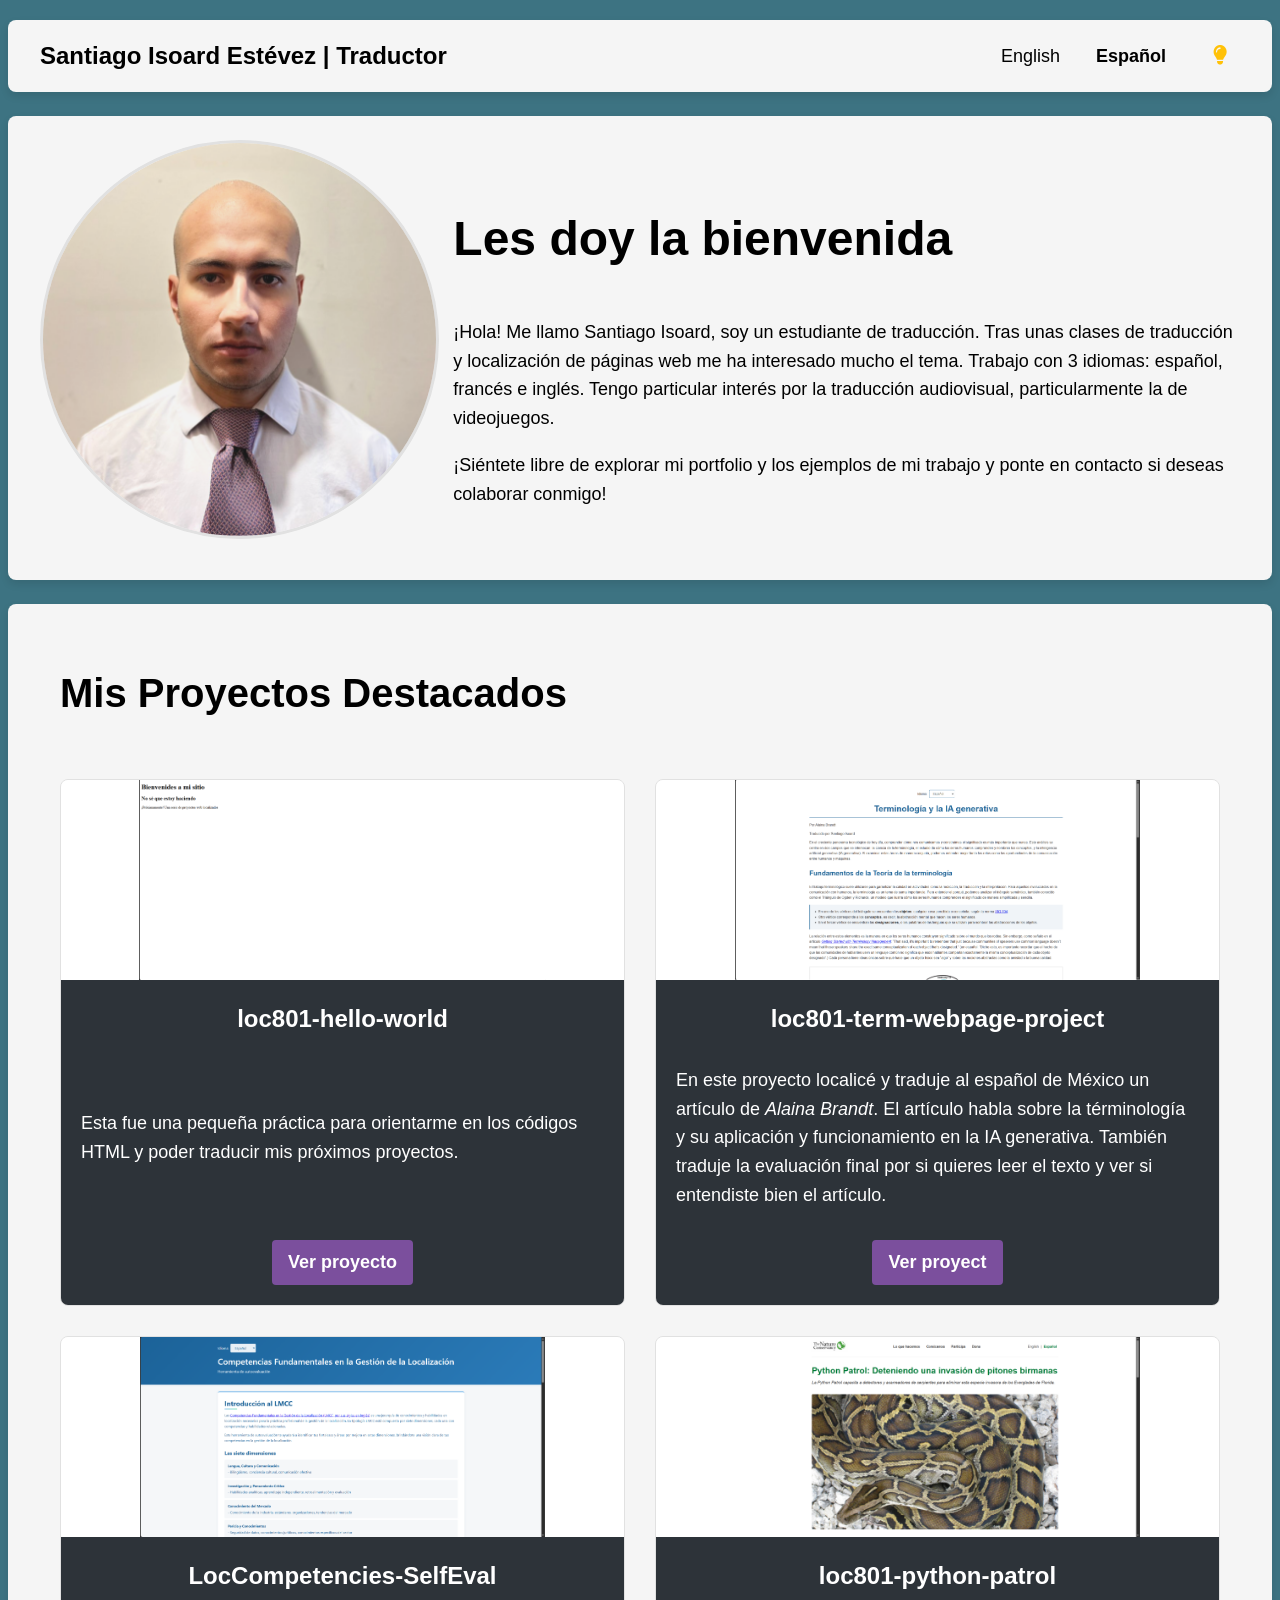
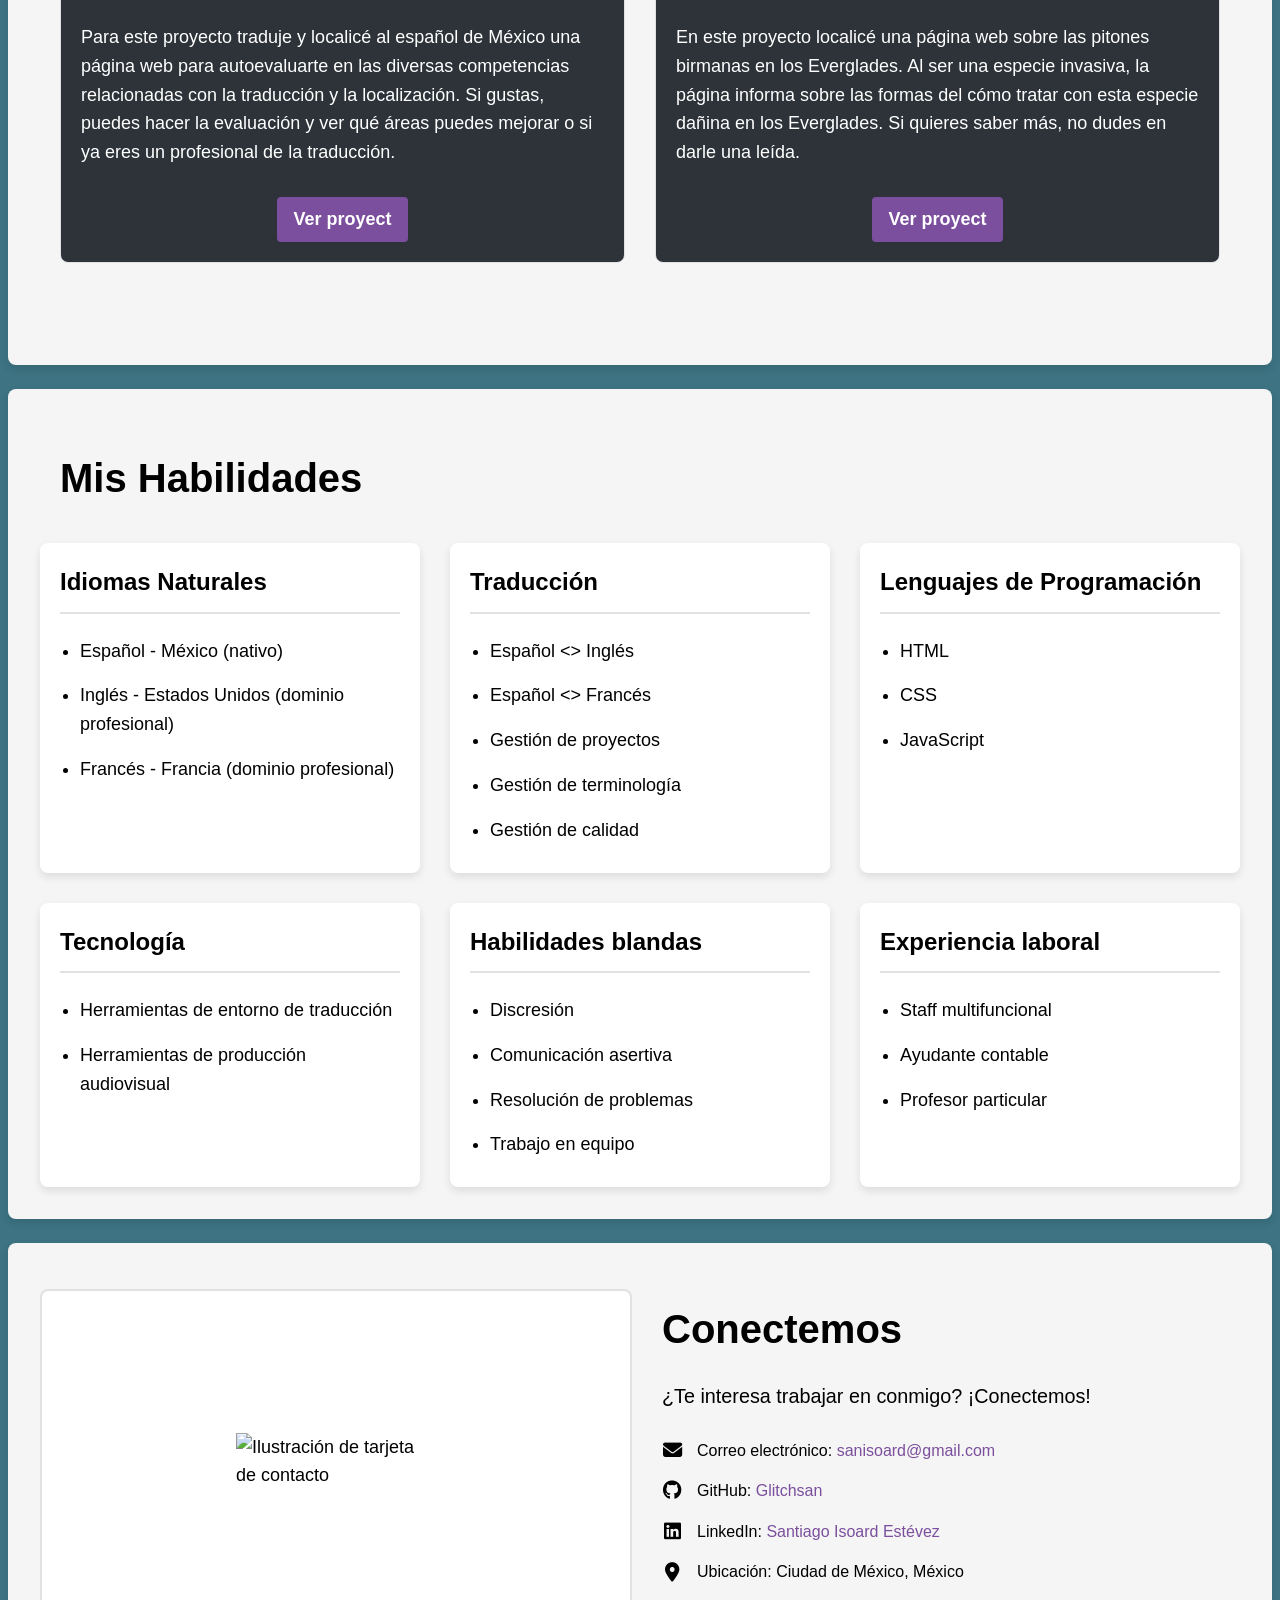
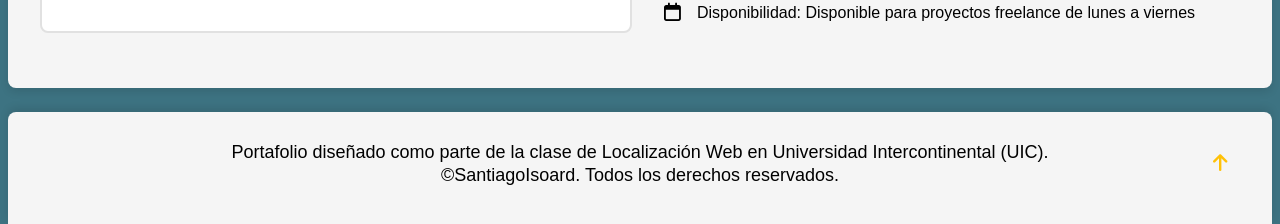
==== inicio.html @ 8f4a7dca "edit1" ====
<!DOCTYPE html>
<html lang="es-MX">
<head>
    <meta charset="UTF-8" />
    <title>Santiago Isoard | Portfolio</title>
    <meta name="description" content="Portfolio profesional de..." />
    <meta name="viewport" content="width=device-width, initial-scale=1.0, maximum-scale=1.0">
    <link rel="stylesheet" href="https://cdnjs.cloudflare.com/ajax/libs/font-awesome/6.5.1/css/all.min.css">
    <link rel="stylesheet" href="styles.css">

    <link rel="alternate" hreflang="en-US" href="index.html" />
    <link rel="alternate" hreflang="es-MX" href="inicio.html" />
</head>
<body>
    <!-- Navigation Header -->
    <nav class="section-container nav-container" id="Menu">
        <!-- Site title (left-aligned) -->
        
        <div class="site-title">Santiago Isoard Estévez | Traductor</div>
        <!-- Navigation elements (right-aligned) -->
        <div class="nav-right">
            <!-- Language Toggle -->
            <div class="language-toggle">
                <a href="index.html" class="language-link">English</a>
                <a href="#" class="language-link active">Español</a>
            </div>
            
            <!-- Theme Toggle (single button) -->
            <div class="theme-toggle">
                <button class="theme-toggle-btn" id="themeToggleBtn" title="Toggle Light/Dark Mode">
                    <i class="fa-solid fa-lightbulb theme-icon" id="themeIcon"></i>
                </button>
            </div>
        </div>
    </nav>

    <!-- Main Body: About Me -->
    <section class="section-container" id="About">
        <div class="about-section">
            <div class="about-image">
                <img src="images/my-portrait.jpg.png" alt="Mi rostro">
            </div>
            <div class="about-content">
                <h1>Les doy la bienvenida</h1>
                <p>¡Hola! Me llamo Santiago Isoard, soy un estudiante de traducción. Tras unas clases de traducción y localización de páginas web me ha interesado mucho el tema. Trabajo con 3 idiomas: español, francés e inglés. Tengo particular interés por la traducción audiovisual, particularmente la de videojuegos.</p>
                <p>¡Siéntete libre de explorar mi portfolio y los ejemplos de mi trabajo y ponte en contacto si deseas colaborar conmigo!</p>
            </div>
        </div>
    </section>

    <!-- Project Showcase -->
    <section class="section-container" id="Projects">
        <h2>Mis Proyectos Destacados</h2>
         
        <div class="project-grid translation-grid">
            <!-- Project 1 -->
            <div class="project-card">
                <img src="images/loc801-hello-world_FOTO.png" alt="Captura de pantalla del mi proyecto de traducción 1" class="project-image">
                <div class="project-content">
                    <h4 class="project-title">loc801-hello-world</h4>
                    <p class="project-description">Esta fue una pequeña práctica para orientarme en los códigos HTML y poder traducir mis próximos proyectos.</p>
                    <a href="https://glitchsan.github.io/loc801-hello-world/" class="button" target="_blank">Ver proyecto</a>
                </div>
            </div>
            
            <!-- Project 2 -->
            <div class="project-card">
                <img src="images/loc801-term-webpage-project_FOTO.png" alt="Captura de pantalla del mi proyecto de traducción 2" class="project-image">
                <div class="project-content">
                    <h4 class="project-title">loc801-term-webpage-project</h4>
                    <p class="project-description">En este proyecto localicé y traduje al español de México un artículo de <i>Alaina Brandt</i>. El artículo habla sobre la términología y su aplicación y funcionamiento en la IA generativa. También traduje la evaluación final por si quieres leer el texto y ver si entendiste bien el artículo.</p>
                    <a href="https://glitchsan.github.io/loc801-term-webpage-project/" class="button" target="_blank">Ver proyect</a>
                </div>
            </div>
            
            <!-- Project 3 -->
            <div class="project-card">
                <img src="images/LocCompetencies-SelfEval_FOTO.png" alt="Captura de pantalla del mi proyecto de traducción 3" class="project-image">
                <div class="project-content">
                    <h4 class="project-title">LocCompetencies-SelfEval</h4>
                    <p class="project-description">Para este proyecto traduje y localicé al español de México una página web para autoevaluarte en las diversas competencias relacionadas con la traducción y la localización. Si gustas, puedes hacer la evaluación y ver qué áreas puedes mejorar o si ya eres un profesional de la traducción.</p>
                    <a href="https://glitchsan.github.io/LocCompetencies-SelfEval/" class="button" target="_blank">Ver proyect</a>
                </div>
            </div>
            
            <!-- Project 4 -->
            <div class="project-card">
                <img src="images/loc801-python-patrol_FOTO.png" alt="Captura de pantalla del mi proyecto de traducción 4" class="project-image">
                <div class="project-content">
                    <h4 class="project-title">loc801-python-patrol</h4>
                    <p class="project-description">En este proyecto localicé una página web sobre las pitones birmanas en los Everglades. Al ser una especie invasiva, la página informa sobre las formas del cómo tratar con esta especie dañina en los Everglades. Si quieres saber más, no dudes en darle una leída.</p>
                    <a href="https://glitchsan.github.io/loc801-python-patrol/" class="button" target="_blank">Ver proyect</a>
                </div>
            </div>
        </div>
    </section>

    <!-- My Skills Section -->
    <section class="section-container" id="Skills">
        <h2>Mis Habilidades</h2>
        
        <div class="skills-container">
            <!-- Idiomas Naturales -->
            <div class="skill-category">
                <h4 class="category-title">Idiomas Naturales</h4>
                <ul class="skill-list">
                    <li class="skill-item">
                        <span class="skill-name">Español - México (nativo)</span>
                    </li>
                    <li class="skill-item">
                        <span class="skill-name">Inglés - Estados Unidos (dominio profesional)</span>
                    </li>
                    <li class="skill-item">
                        <span class="skill-name">Francés - Francia (dominio profesional)</span>
                    </li>
                </ul>
            </div>

            <!-- Traducción -->
            <div class="skill-category">
                <h4 class="category-title">Traducción</h4>
                <ul class="skill-list">
                    <li class="skill-item">Español <> Inglés</li>
                    <li class="skill-item">Español <> Francés</li>
                    <li class="skill-item">Gestión de proyectos</li>
                    <li class="skill-item">Gestión de terminología</li>
                    <li class="skill-item">Gestión de calidad</li>
                </ul>
            </div>
            
            <!-- Lenguajes de Programación -->
            <div class="skill-category">
                <h4 class="category-title">Lenguajes de Programación</h4>
                <ul class="skill-list">
                    <li class="skill-item">HTML</li>
                    <li class="skill-item">CSS</li>
                    <li class="skill-item">JavaScript</li>
                </ul>
            </div>

            <!-- Tecnología -->
            <div class="skill-category">
                <h4 class="category-title">Tecnología</h4>
                <ul class="skill-list">
                    <li class="skill-item">Herramientas de entorno de traducción</li>
                    <li class="skill-item">Herramientas de producción audiovisual</li>
                </ul>
            </div>

            <!-- Categoría de habilidades -->
            <div class="skill-category">
                <h4 class="category-title">Habilidades blandas</h4>
                <ul class="skill-list">
                    <li class="skill-item">Discresión</li>
                    <li class="skill-item">Comunicación asertiva</li>
                    <li class="skill-item">Resolución de problemas</li>
                    <li class="skill-item">Trabajo en equipo</li>
                </ul>
            </div>

            <!-- Category of Skills -->
            <div class="skill-category">
                <h4 class="category-title">Experiencia laboral</h4>
                <ul class="skill-list">
                    <li class="skill-item">Staff multifuncional</li>
                    <li class="skill-item">Ayudante contable</li>
                    <li class="skill-item">Profesor particular</li>
                </ul>
            </div>
        </div>
    </section>

    <!-- Contact Section -->
    <section class="section-container" id="Contact">
        <div class="contact-card">
            <div class="contact-card-image">
                <img src="images/contact-card.svg" alt="Ilustración de tarjeta de contacto">
            </div>
            <div class="contact-card-content">
                <h2>Conectemos</h2>
                <p class="contact-cta">¿Te interesa trabajar en conmigo? ¡Conectemos!</p>
                
                <div class="contact-info">
                    <div class="contact-item">
                        <i class="fa-solid fa-envelope contact-icon"></i>
                        <span>Correo electrónico: <a href="mailto:sanisoard@gmail.com?subject=cosulta%20traducción"><span class="__cf_email__">sanisoard@gmail.com</span></a></span>
                    </div>
                    
                    <div class="contact-item">
                        <i class="fa-brands fa-github contact-icon"></i>
                        <span>GitHub: <a href="https://github.com/Glitchsan" target="_blank">Glitchsan</a></span>
                    </div>
                    
                    <div class="contact-item">
                        <i class="fa-brands fa-linkedin contact-icon"></i>
                        <span>LinkedIn: <a href="www.linkedin.com/in/santiago-isoard-estévez-799436393" target="_blank">Santiago Isoard Estévez</a></span>
                    </div>
                    
                    <div class="contact-item">
                        <i class="fa-solid fa-location-dot contact-icon"></i>
                        <span>Ubicación: Ciudad de México, México</span>
                    </div>
                    
                    <div class="contact-item">
                        <i class="fa-regular fa-calendar contact-icon"></i>
                        <span>Disponibilidad: Disponible para proyectos freelance de lunes a viernes</span>
                    </div>
                </div>
            </div>
        </div>
    </section>

    <footer class="section-container footer-container" id="footer">
        <div class="footer-text">
            <p>Portafolio diseñado como parte de la clase de Localización Web en Universidad Intercontinental (UIC).</p>
            <p>©SantiagoIsoard. Todos los derechos reservados.</p>
        </div>
        <button class="scroll-top-btn" id="scrollTopBtn" title="Volver al inicio">
            <i class="fa-solid fa-arrow-up scroll-top-icon"></i>
        </button>
    </footer>

    <!-- Reference your external JS file -->
    <script src="interactions.js"></script>
</body>
</html>
---- styles.css ----
:root {
  /* Light Mode Colors */
  --background-light: #3D7382;
  --section-bg-light: #F5F5F5;
  --text-light: #000000;
  --link-light: #7B4F9D;
  --button-light: #7B4F9D;
  --button-hover-light: #432b55;
  --button-text-light: #FFFFFF;
  --image-bg-light: #FFFFFF;
  --border-light: #e1e1e1;
  --contact-icon-light: #000000;

  /* Shadow colors */
  --shadow-color-light: rgba(0, 0, 0, 0.1);
  --shadow-color-hover-light: rgba(0, 0, 0, 0.15);

  /* Shadow definitions */
  --shadow-standard-light: 0 4px 8px var(--shadow-color-light);
  --shadow-hover-light: 0 10px 20px var(--shadow-color-hover-light);
  --shadow-top-light: 0 -4px 8px var(--shadow-color-light);

  /* Dark Mode Colors */
  --background-dark: #2D3339;
  --section-bg-dark: #3D7382;
  --text-dark: #FFFFFF;
  --link-dark: #6DABFF;
  --button-dark: #6DABFF;
  --button-hover-dark: #004099;
  --button-text-dark: #FFFFFF;
  --card-bg-dark: #2D3339;
  --image-bg-dark: #f2f2f2;
  --border-dark: #2D3339;
  --underline-dark: #FFFFFF;
  --contact-icon-dark: #FFFFFF;

  /* Shadow colors (dark) */
  --shadow-color-dark: rgba(0, 0, 0, 0.25);
  --shadow-color-hover-dark: rgba(0, 0, 0, 0.35);

  /* Shadow definitions (dark) */
  --shadow-standard-dark: 0 4px 8px var(--shadow-color-dark);
  --shadow-hover-dark: 0 10px 20px var(--shadow-color-hover-dark);
  --shadow-top-dark: 0 -4px 8px var(--shadow-color-dark);

  /* Standardized Spacing */
  --space-xs: 8px;
  --space-sm: 16px;
  --space-md: 24px;
  --space-lg: 32px;
  --space-xl: 40px;
}

/* =====================
   Global / Typography
   ===================== */

/* Force consistent font rendering in Chrome */
html {
  -webkit-font-smoothing: antialiased;
  -webkit-text-size-adjust: 100%;
  text-rendering: optimizeLegibility;
}

body {
  font-family: Arial, sans-serif;
  font-size: clamp(1rem, 2vw, 1.125rem);
  line-height: 1.6;
  margin: 0;
  padding: 0;
  background-color: var(--background-light);
  color: var(--text-light);
  transition: background-color 0.3s ease, color 0.3s ease;
}

body.dark-mode {
  background-color: var(--background-dark);
  color: var(--text-dark);
}

/* Section container */
.section-container {
  max-width: 1200px;
  margin: var(--space-md) auto;
  padding: var(--space-md) var(--space-lg) var(--space-lg) var(--space-lg);
  background-color: var(--section-bg-light);
  border-radius: 8px;
  box-shadow: var(--shadow-standard-light);
  overflow: hidden;
}

body.dark-mode .section-container {
  background-color: var(--section-bg-dark);
  box-shadow: var(--shadow-standard-dark);
}

/* Headings */
h1 {
  font-size: clamp(2rem, 6vw, 3rem);
}

h2 {
  font-size: clamp(1.75rem, 5vw, 2.5rem);
  padding: 0 20px 0;
}

h3 {
  font-size: clamp(1.5rem, 4vw, 2rem);
  padding: 0 20px 0;
}

h4 {
  font-size: clamp(1.25rem, 3vw, 1.5rem);
}

/* Links */
a {
  color: var(--link-light);
  text-decoration: none;
  transition: color 0.2s ease;
}

a:hover {
  text-decoration: underline;
}

body.dark-mode a {
  color: var(--link-dark);
}

/* Buttons */
.button {
  display: block;
  margin: 20px auto 0;
  padding: 8px 16px;
  background-color: var(--button-light);
  color: var(--button-text-light);
  text-decoration: none;
  border-radius: 4px;
  font-weight: bold;
  transition: background-color 0.2s ease;
  width: fit-content;
}

.button:hover {
  background-color: var(--button-hover-light);
  text-decoration: none;
}

body.dark-mode .button {
  color: var(--button-text-dark);
  background-color: var(--button-dark);
}

body.dark-mode .button:hover {
  background-color: var(--button-hover-dark);
}

/* =====================
   Navigation
   ===================== */

.nav-container {
  display: flex;
  justify-content: space-between;
  align-items: center;
  padding: var(--space-sm) var(--space-lg);
  margin-top: 20px;
  background-color: var(--section-bg-light);
  border-radius: 8px;
  width: calc(100% - 2 * var(--space-lg));
}

body.dark-mode .nav-container {
  background-color: var(--section-bg-dark);
}

.site-title {
  font-size: clamp(1.25rem, 3vw, 1.5rem);
  font-weight: bold;
  color: var(--text-light);
  text-decoration: none;
}

body.dark-mode .site-title {
  color: var(--text-dark);
}

.nav-right {
  display: flex;
  align-items: center;
  gap: var(--space-md);
}

/* Language toggle */
.language-toggle {
  display: flex;
  gap: var(--space-sm);
}

.language-link {
  color: var(--text-light);
  text-decoration: none;
  padding: 5px 10px;
  border-radius: 4px;
  transition: all 0.2s ease;
}

.language-link.active {
  font-weight: bold;
  text-decoration: none;
  pointer-events: none;
}

.language-link:not(.active):hover {
  color: var(--link-light);
  text-decoration: underline;
}

body.dark-mode .language-link {
  color: var(--text-dark);
}

body.dark-mode .language-link:not(.active):hover {
  color: var(--link-dark);
}

/* Theme toggle */
.theme-toggle-btn {
  background: transparent;
  border: none;
  cursor: pointer;
  width: 40px;
  height: 40px;
  border-radius: 50%;
  display: flex;
  align-items: center;
  justify-content: center;
  transition: all 0.2s ease;
}

.theme-icon {
  font-size: 1.2rem;
  color: #ffc107;
}

body.dark-mode .theme-icon {
  color: #adb5bd;
}

/* Explicit light/dark buttons (not strictly needed for now) */
.theme-toggle-container {
  display: flex;
  align-items: center;
  gap: 5px;
}

.theme-icon-btn {
  cursor: pointer;
  width: 40px;
  height: 40px;
  border-radius: 50%;
  display: flex;
  align-items: center;
  justify-content: center;
  transition: all 0.2s ease;
}

#lightModeBtn {
  color: #ffc107;
  background-color: transparent;
}

#darkModeBtn {
  color: #6c757d;
  background-color: transparent;
}

#lightModeBtn.active {
  background-color: rgba(255, 193, 7, 0.15);
  color: #ffc107;
}

#darkModeBtn.active {
  background-color: rgba(108, 117, 125, 0.15);
  color: #6c757d;
}

body.dark-mode #lightModeBtn {
  color: #ffc107;
}

body.dark-mode #darkModeBtn {
  color: #adb5bd;
}

body.dark-mode #lightModeBtn.active {
  background-color: rgba(255, 193, 7, 0.15);
  color: #ffc107;
}

body.dark-mode #darkModeBtn.active {
  background-color: rgba(108, 117, 125, 0.15);
  color: #adb5bd;
}

/* =====================
   About Section
   ===================== */

.about-section {
  display: flex;
  gap: 20px;
  align-items: center;
}

.about-image {
  flex: 1;
  max-width: 33%;
}

.about-image img {
  width: 100%;
  aspect-ratio: 1 / 1;
  object-fit: cover;
  border-radius: 50%;
  border: 3px solid var(--border-light);
}

body.dark-mode .about-image img {
  border: 3px solid var(--border-dark);
}

.about-content {
  flex: 2;
}

/* =====================
   Projects
   ===================== */

.category-title {
  margin: 40px 0 20px;
  padding-bottom: 10px;
  border-bottom: 2px solid var(--border-light);
}

body.dark-mode .category-title {
  border-bottom: 2px solid var(--underline-dark);
}

/* Grid layouts */
.project-grid {
  display: grid;
  grid-gap: 30px;
  margin-bottom: 50px;
  padding: 20px;
}

.translation-grid {
  grid-template-columns: repeat(2, 1fr);
}

.dei-grid {
  grid-template-columns: 1fr;
  max-width: 600px;
  margin-left: auto;
  margin-right: auto;
}

.dei-grid.project-grid {
  margin-bottom: 0;
}

/* Project cards */
.project-card {
  border: 1px solid var(--border-light);
  border-radius: 8px;
  overflow: hidden;
  transition: transform 0.3s ease, box-shadow 0.3s ease;
  display: flex;
  flex-direction: column;
  height: auto;
}

.project-card:hover {
  transform: translateY(-5px);
  box-shadow: var(--shadow-hover-light);
}

body.dark-mode .project-card {
  background: var(--card-bg-dark);
  border: 1px solid var(--border-dark);
}

body.dark-mode .project-card:hover {
  box-shadow: var(--shadow-hover-dark);
}

.project-image {
  width: 100%;
  height: auto;
  max-height: 200px;
  object-fit: contain;
  background: var(--image-bg-light);
}

body.dark-mode .project-image {
  background: var(--image-bg-dark);
}

.project-content {
  display: flex;
  flex-direction: column;
  padding: 20px;
  background: var(--background-dark);
  color: var(--text-dark);
  justify-content: space-between;
  flex: 1;
  position: relative;
}

.project-title {
  margin-top: 0;
  margin-bottom: 10px;
  text-align: center;
}

.project-description {
  margin-bottom: 10px;
}

/* =====================
   Skills
   ===================== */

.skills-container {
  display: grid;
  grid-template-columns: repeat(auto-fill, minmax(280px, 1fr));
  gap: 30px;
  margin-top: 20px;
}

.skill-category {
  background: white;
  border-radius: 8px;
  box-shadow: var(--shadow-standard-light);
  padding: 20px;
  transition: transform 0.3s ease, box-shadow 0.3s ease;
}

.skill-category:hover {
  transform: translateY(-5px);
  box-shadow: var(--shadow-hover-light);
}

.skill-category .category-title {
  margin-top: 0;
  margin-bottom: 15px;
  padding-bottom: 10px;
  border-bottom: 2px solid var(--border-light);
  color: var(--text-light);
}

body.dark-mode .skill-category {
  background: var(--card-bg-dark);
  box-shadow: var(--shadow-standard-dark);
}

body.dark-mode .skill-category:hover {
  box-shadow: var(--shadow-hover-dark);
}

body.dark-mode .skill-category .category-title {
  color: var(--text-dark);
  border-bottom-color: var(--border-dark);
}

.skill-list {
  list-style-type: disc;
  padding-left: 20px;
  margin: 0;
}

.skill-item {
  padding: 8px 0;
  position: relative;
  display: list-item;
}

.skill-item-with-level {
  display: flex;
  flex-wrap: wrap;
  gap: 5px;
}

body.dark-mode .skill-item:not(:last-child) {
  border-bottom-color: var(--border-dark);
}

body.dark-mode .skill-level {
  color: #aaa;
}

/* =====================
   Contact
   ===================== */

.contact-card {
  display: flex;
  place-items: center;
  background-color: var(--section-bg-light);
}

body.dark-mode .contact-card {
  background-color: var(--section-bg-dark);
}

/* Image area */
.contact-card-image {
  flex: 1;
  max-width: 50%;
  padding: 20px;
  display: flex;
  justify-content: center;
  align-items: center;
  background-color: var(--image-bg-light);
  border-radius: 8px;
  border: 2px solid var(--border-light);
  min-height: 300px;
}

body.dark-mode .contact-card-image {
  background-color: var(--image-bg-dark);
}

.contact-card-image img {
  width: 100%;
  max-width: 200px;
  height: auto;
}

/* Content area */
.contact-card-content {
  flex: 1;
  padding: 30px;
}

.contact-card-content h2 {
  margin-top: 0;
  margin-bottom: 10px;
  color: var(--text-light);
  padding: 0;
}

body.dark-mode .contact-card-content h2 {
  color: var(--text-dark);
}

.contact-cta {
  margin-bottom: 25px;
  font-size: 1.1em;
  color: var(--text-light);
}

body.dark-mode .contact-cta {
  color: var(--text-dark);
}

/* Contact info */
.contact-info {
  display: flex;
  flex-direction: column;
  gap: 15px;
}

.contact-item {
  display: flex;
  align-items: center;
  gap: 15px;
  font-size: 1rem;
}

.contact-icon {
  width: 20px;
  color: var(--contact-icon-light);
  font-size: 1.2rem;
  text-align: center;
}

body.dark-mode .contact-icon {
  color: var(--contact-icon-dark);
}

/* =====================
   Footer
   ===================== */

.footer-container {
  display: flex;
  max-width: 1200px;
  margin: 5px auto 0 auto;
  background-color: var(--section-bg-light);
  border-radius: 8px 8px 0 0;
  box-shadow: var(--shadow-top-light);
  overflow: hidden;
  justify-content: center;
  bottom: 0;
  align-items: center;
  position: relative;
}

body.dark-mode .footer-container {
  background-color: var(--section-bg-dark);
  box-shadow: var(--shadow-top-dark);
}

.footer-container div {
  width: 100%;
  text-align: center;
  padding: 5px;
}

.footer-container p {
  margin: 0;
  line-height: 1.3;
}

.footer-text {
  text-align: center;
}

/* Scroll to Top Button */
.scroll-top-btn {
  position: absolute;
  right: var(--space-lg);
  width: 40px;
  height: 40px;
  border-radius: 50%;
  border: none;
  background: transparent;
  cursor: pointer;
  display: flex;
  align-items: center;
  justify-content: center;
  transition: all 0.2s ease;
}

.scroll-top-btn:hover {
  background-color: rgba(255, 193, 7, 0.15);
}

.scroll-top-icon {
  font-size: 1.2rem;
  color: #ffc107;
}

body.dark-mode .scroll-top-btn:hover {
  background-color: rgba(173, 181, 189, 0.15);
}

body.dark-mode .scroll-top-icon {
  color: #adb5bd;
}

/* =========================================================
   TABLET LAYOUT – 601px to 1024px
   ========================================================= */

@media (min-width: 601px) and (max-width: 1024px) {

  /* --- Global spacing: equal left & right inset --- */
  body {
    padding: 0 var(--space-md);     /* same padding on both sides */
    box-sizing: border-box;
  }

  .section-container,
  .nav-container,
  .footer-container {
    width: auto;                    /* fill available space minus body padding */
    max-width: none;                /* avoid 1200px constraint on tablets */
    margin-left: 0;
    margin-right: 0;
    box-sizing: border-box;
  }

  /* Slightly tighter vertical spacing */
  .section-container {
    margin-top: var(--space-sm);
    margin-bottom: var(--space-sm);
    padding: var(--space-md);
  }

  /* --- Navigation --- */
  .nav-container {
    padding: var(--space-sm) var(--space-md);
  }

  .site-title {
    white-space: normal;
  }

  /* --- About section: side‑by‑side, balanced --- */
  .about-section {
    gap: 24px;
  }

  .about-image {
    max-width: 30%;
  }

  .about-content {
    width: 70%;
  }

  /* --- Projects: 2 columns on tablets --- */
  .translation-grid {
    grid-template-columns: repeat(2, minmax(0, 1fr));
  }

  .project-grid {
    padding: var(--space-md);
    grid-gap: 24px;
  }

  .project-content {
    padding: 18px;
  }

  /* --- Skills: 3 columns so cards stay readable --- */
  .skills-container {
    grid-template-columns: repeat(3, minmax(0, 1fr));
    gap: 24px;
  }

  .skill-category {
    padding: 18px;
  }

  /* --- Contact section: two columns with inset image --- */
  .contact-card {
    flex-direction: row;
    align-items: stretch;
  }

  .contact-card-image {
    max-width: 45%;
    padding: 20px;
    min-height: 260px;
    box-sizing: border-box;
  }

  .contact-card-content {
    padding: 24px;
  }

  /* --- Footer: centered, not flush to edges --- */
  .footer-container {
    padding: 10px var(--space-md);
    justify-content: center;
  }

  .scroll-top-btn {
    right: var(--space-md);
  }
}

/* =========================================================
   MOBILE LAYOUT – PHONES ONLY (<= 600px)
   ========================================================= */

@media (max-width: 600px) {

  /* --- Global spacing --- */
  body {
    padding: 0 var(--space-sm);  
    box-sizing: border-box;
  }

  .section-container,
  .nav-container,
  .footer-container {
    width: auto;
    max-width: none;
    margin-left: 0;
    margin-right: 0;
    box-sizing: border-box;
  }

  /* Slightly smaller base text & headings */
  body {
    font-size: 0.95rem;
  }

  h1 {
    font-size: 1.8rem;
  }

  h2 {
    font-size: 1.5rem;
    padding: 0;
  }

  /* --- Navigation: stack cleanly --- */
  .nav-container {
    flex-direction: column;
    align-items: flex-start;
    padding: var(--space-sm);
    gap: var(--space-sm);
  }

  .site-title {
    width: 100%;
    text-align: center;
    margin-bottom: var(--space-xs);
    white-space: normal;
  }

  .nav-right {
    width: 100%;
    justify-content: space-between;
  }

  /* --- About section: image above text --- */
  .about-section {
    flex-direction: column;
    align-items: center;
  }

  .about-image {
    max-width: 220px;
  }

  .about-content {
    width: 100%;
  }

  /* --- Projects: single-column cards, less padding --- */
  .translation-grid {
    grid-template-columns: 1fr;
  }

  .project-grid {
    padding: var(--space-sm);
    grid-gap: 20px;
  }

  .project-content {
    padding: 16px;
  }

  .project-description {
    font-size: 0.95rem;
  }

  /* --- Skills: single column --- */
  .skills-container {
    grid-template-columns: 1fr;
    gap: 20px;
  }

  .skill-category {
    padding: 15px;
  }

  /* --- Contact section: stacked, centered, with inner padding --- */
  .contact-card {
    flex-direction: column;
    align-items: stretch;
  }

  .contact-card-image {
    max-width: 100%;
    width: 100%;
    min-height: 0;
    padding: 20px;             
    border-radius: 8px 8px 0 0;
    box-sizing: border-box;
  }

  .contact-card-image img {
    max-width: 180px;
    width: 100%;
    height: auto;
  }

  .contact-card-content {
    padding: 16px 20px 20px; 
  }

  .contact-card-content h2 {
    font-size: 1.4rem;
  }

  .contact-item {
    display: flex;
    flex-direction: row;
    align-items: flex-start;
    gap: 10px;
  }

  .contact-icon {
    margin-top: 3px; 
  }

  /* --- Footer: center text, button under it --- */
  .footer-container {
    flex-wrap: wrap;
    padding: 8px var(--space-sm);
    justify-content: center;
  }

  .footer-text {
    width: 100%;
    text-align: center;
  }

  .scroll-top-btn {
    position: static;
    margin-top: 8px;
    align-self: center;
  }
}
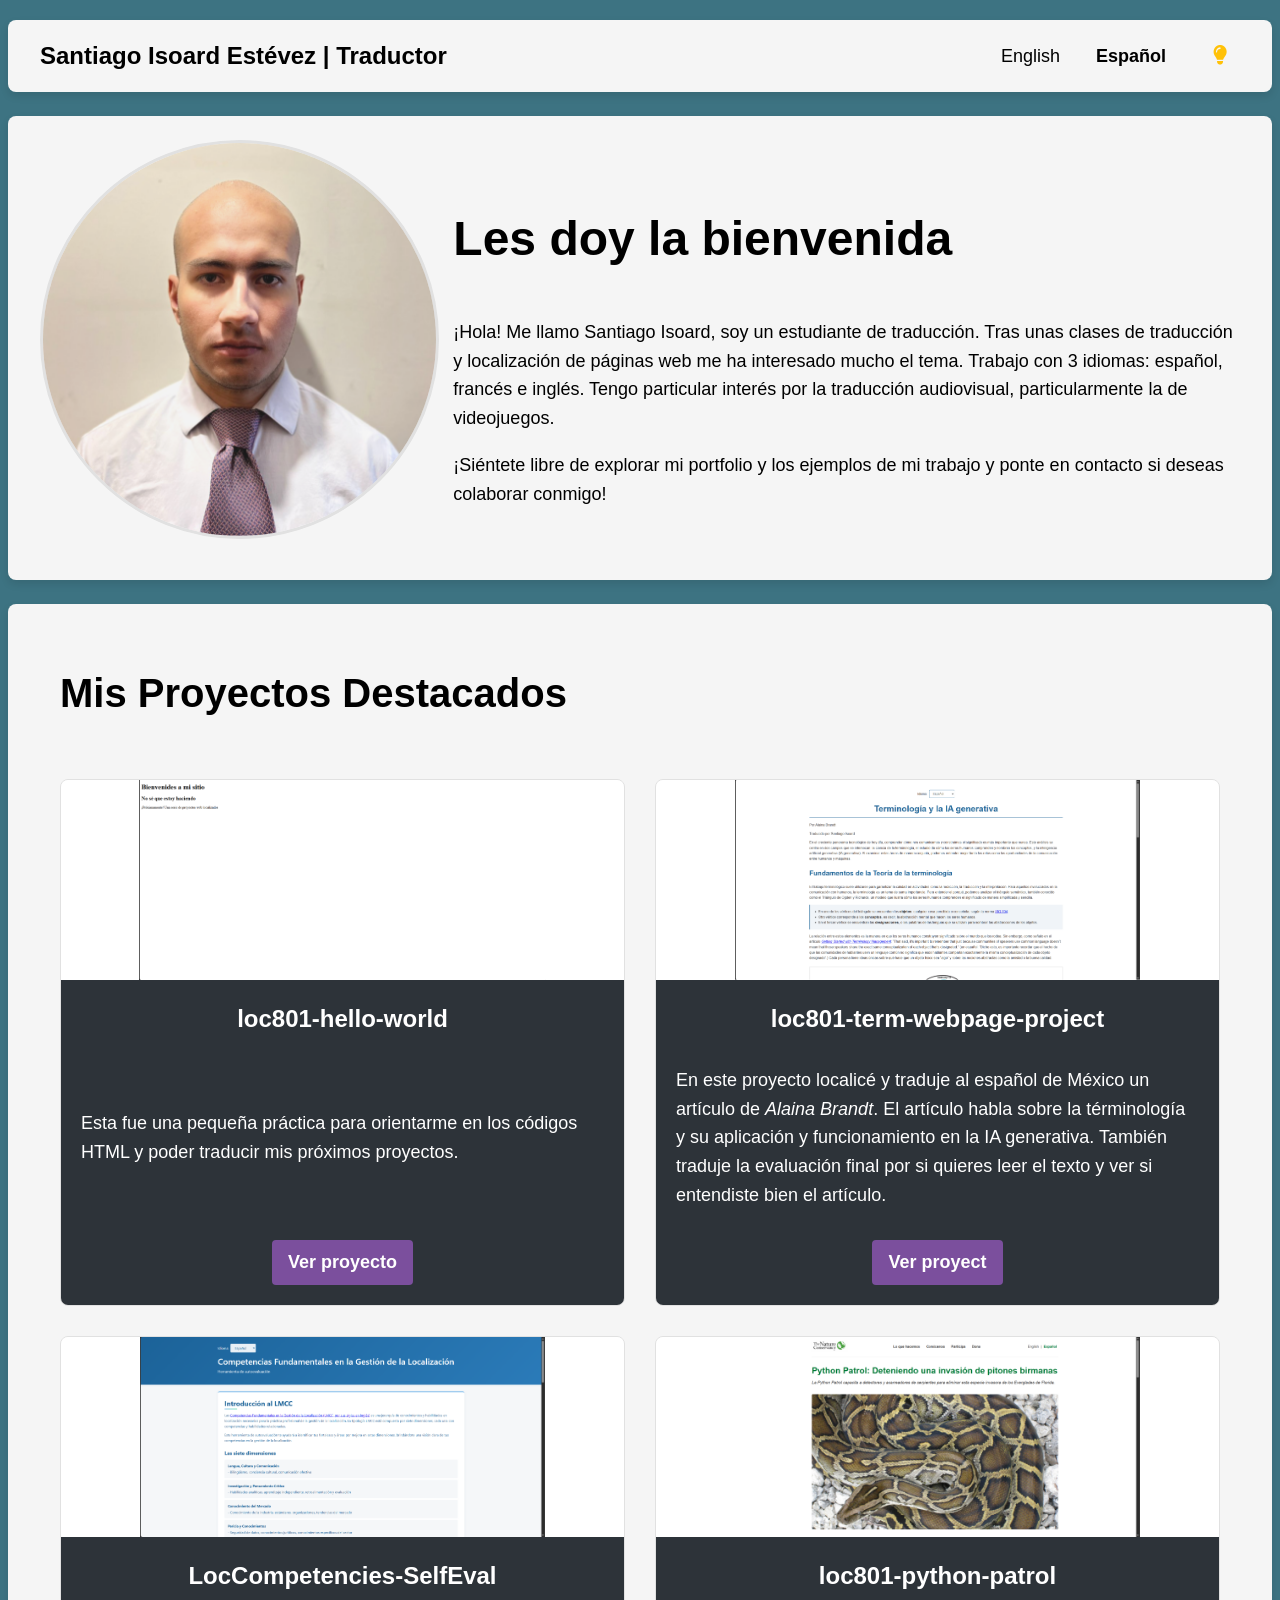
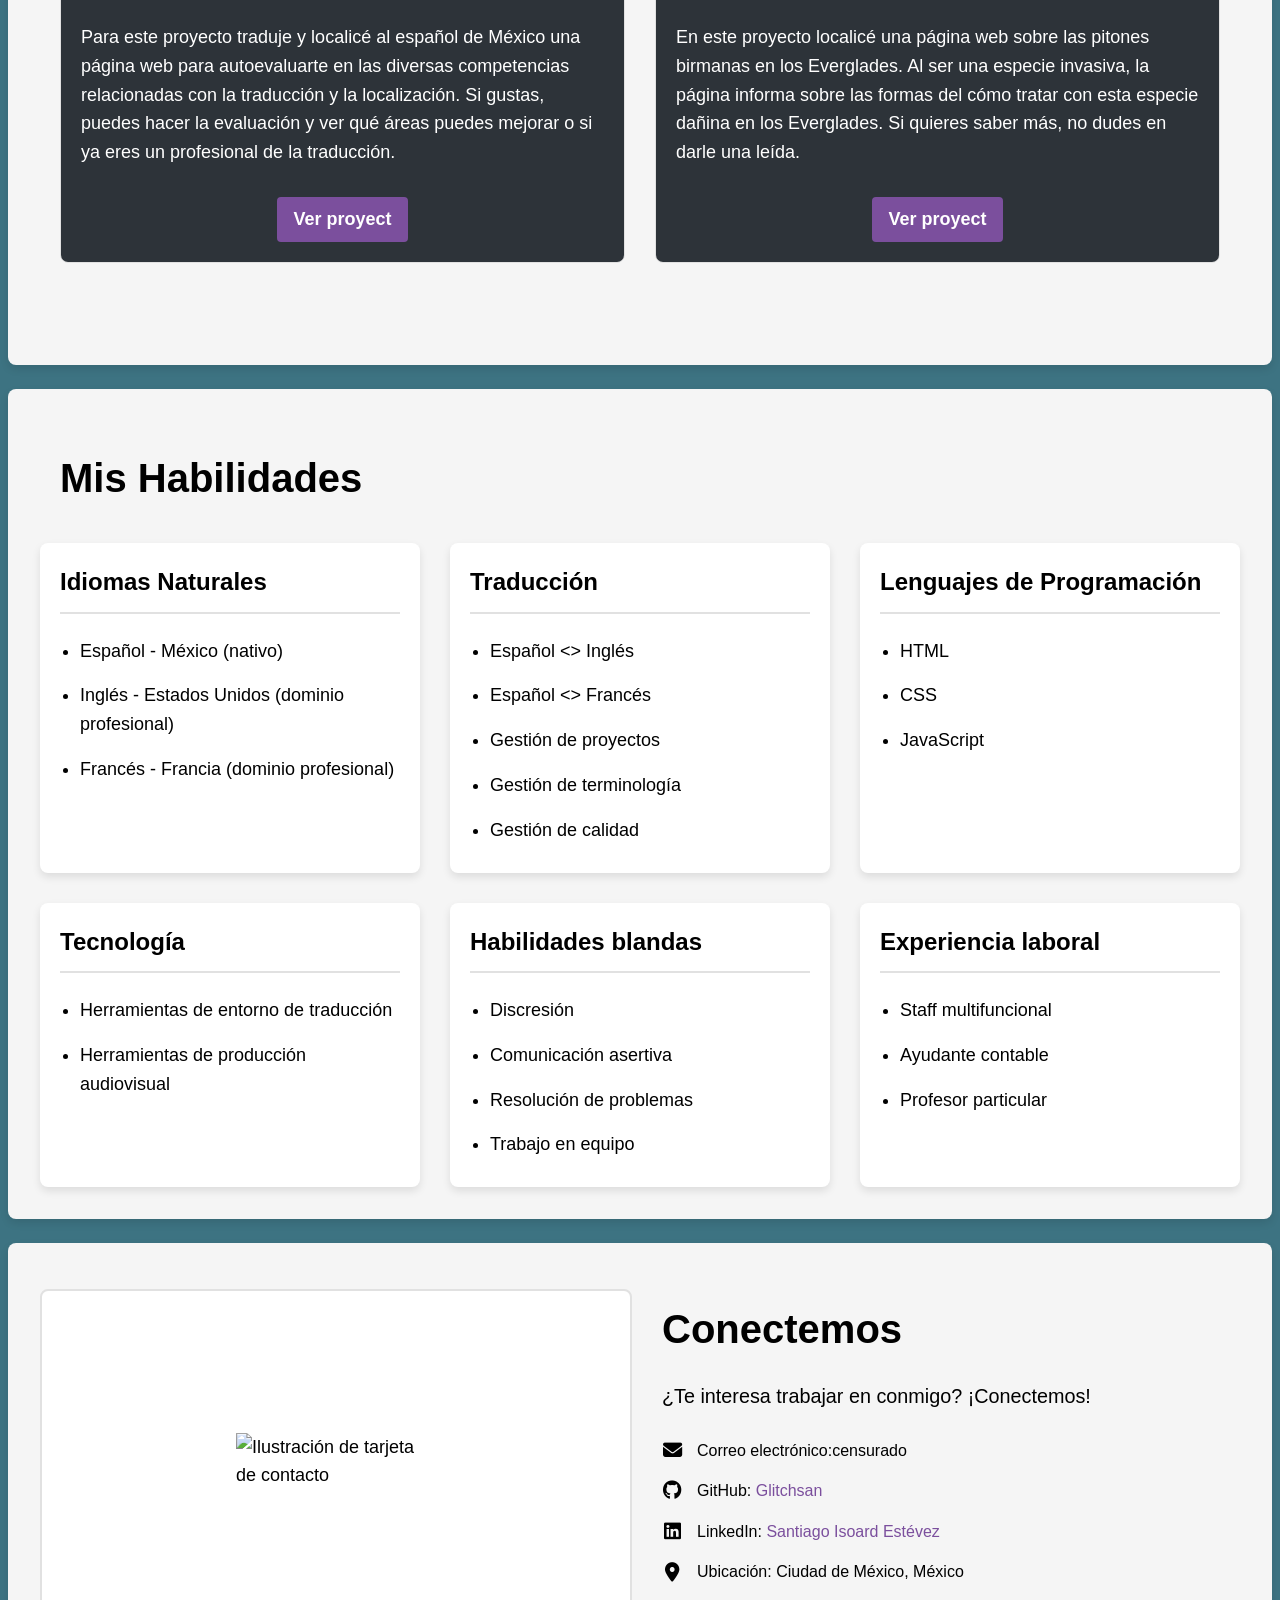
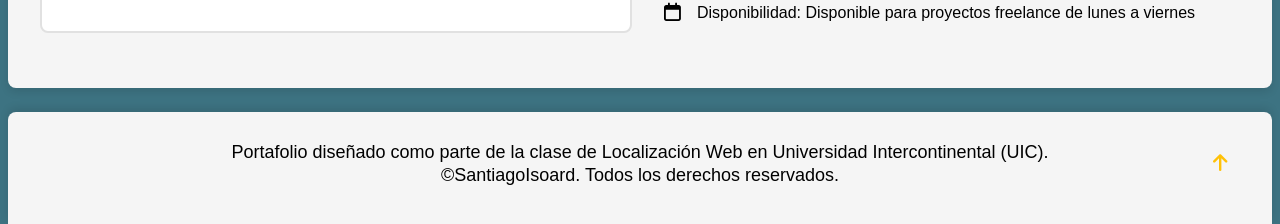
==== commit 5f655132: "edit2" ====
--- a/inicio.html
+++ b/inicio.html
@@ -183,7 +183,7 @@
                 <div class="contact-info">
                     <div class="contact-item">
                         <i class="fa-solid fa-envelope contact-icon"></i>
-                        <span>Correo electrónico: <a href="mailto:sanisoard@gmail.com?subject=cosulta%20traducción"><span class="__cf_email__">sanisoard@gmail.com</span></a></span>
+                        <span>Correo electrónico:censurado</span>
                     </div>
                     
                     <div class="contact-item">
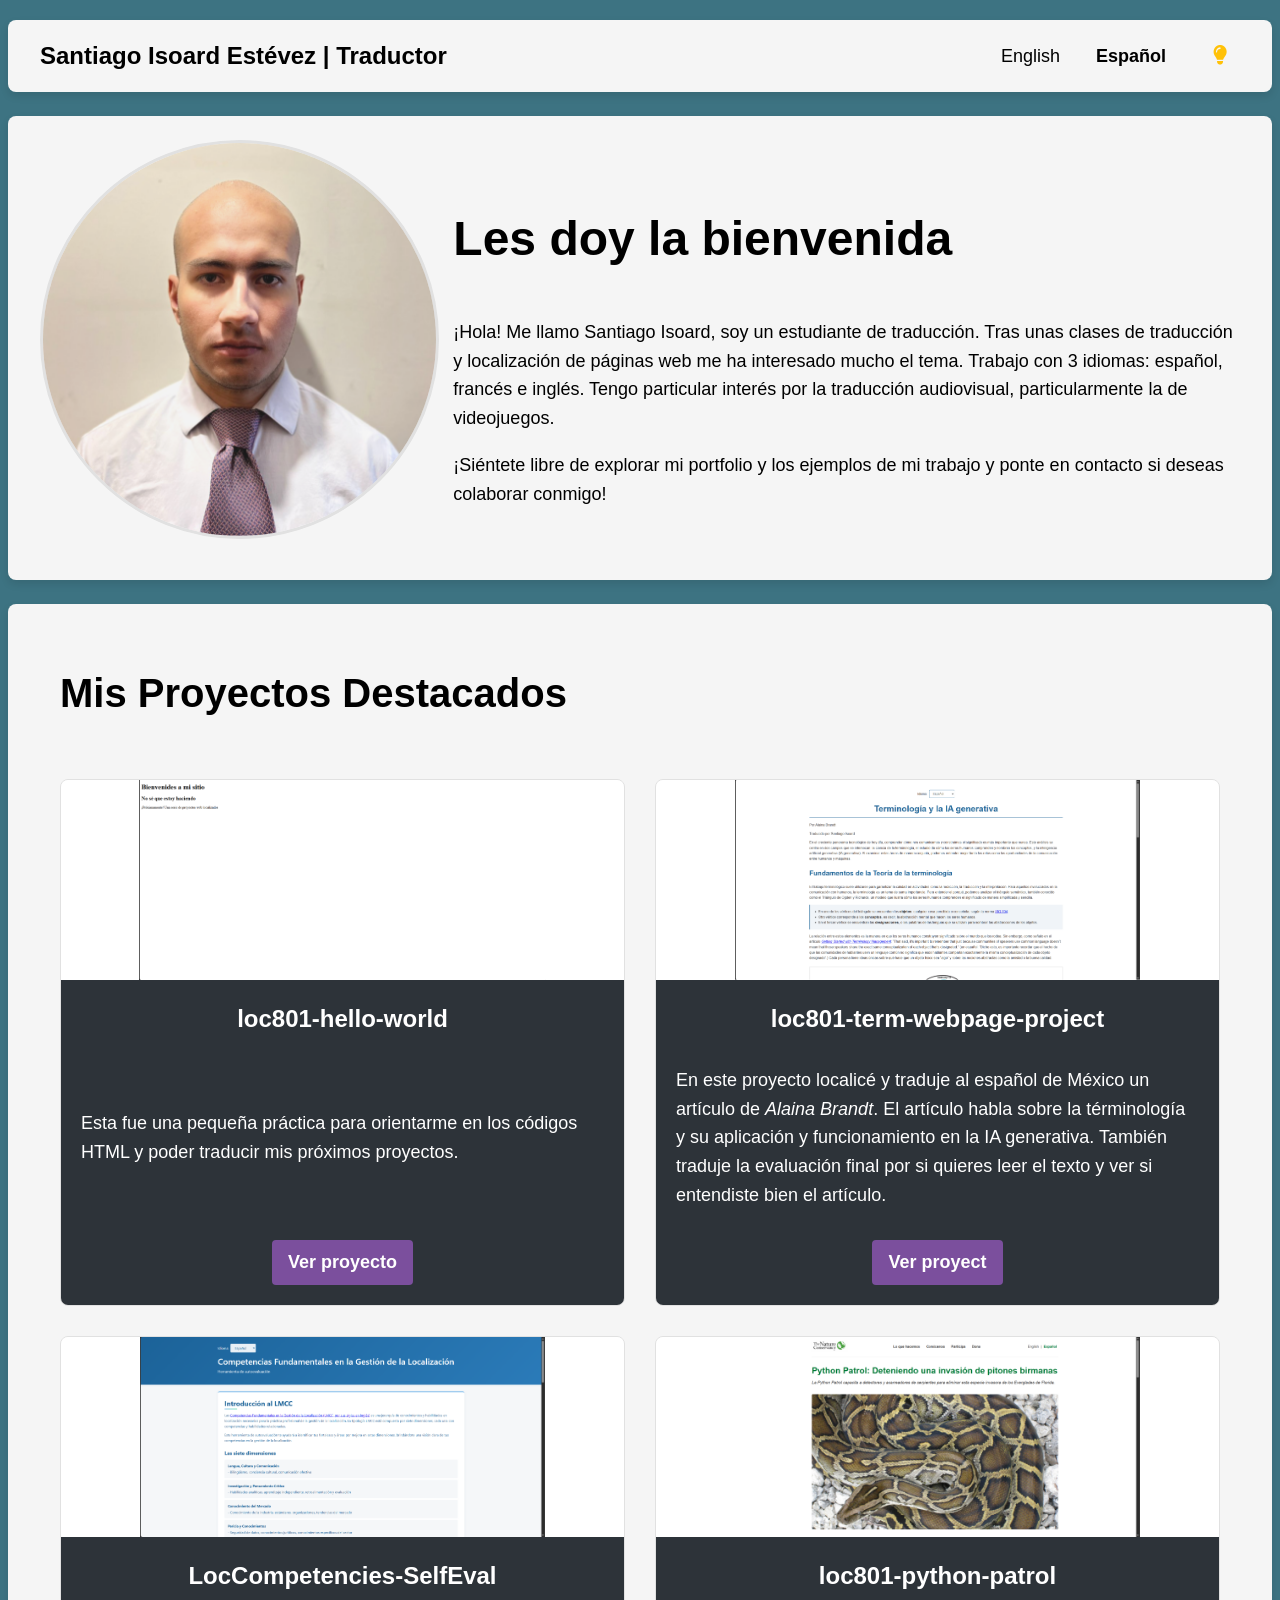
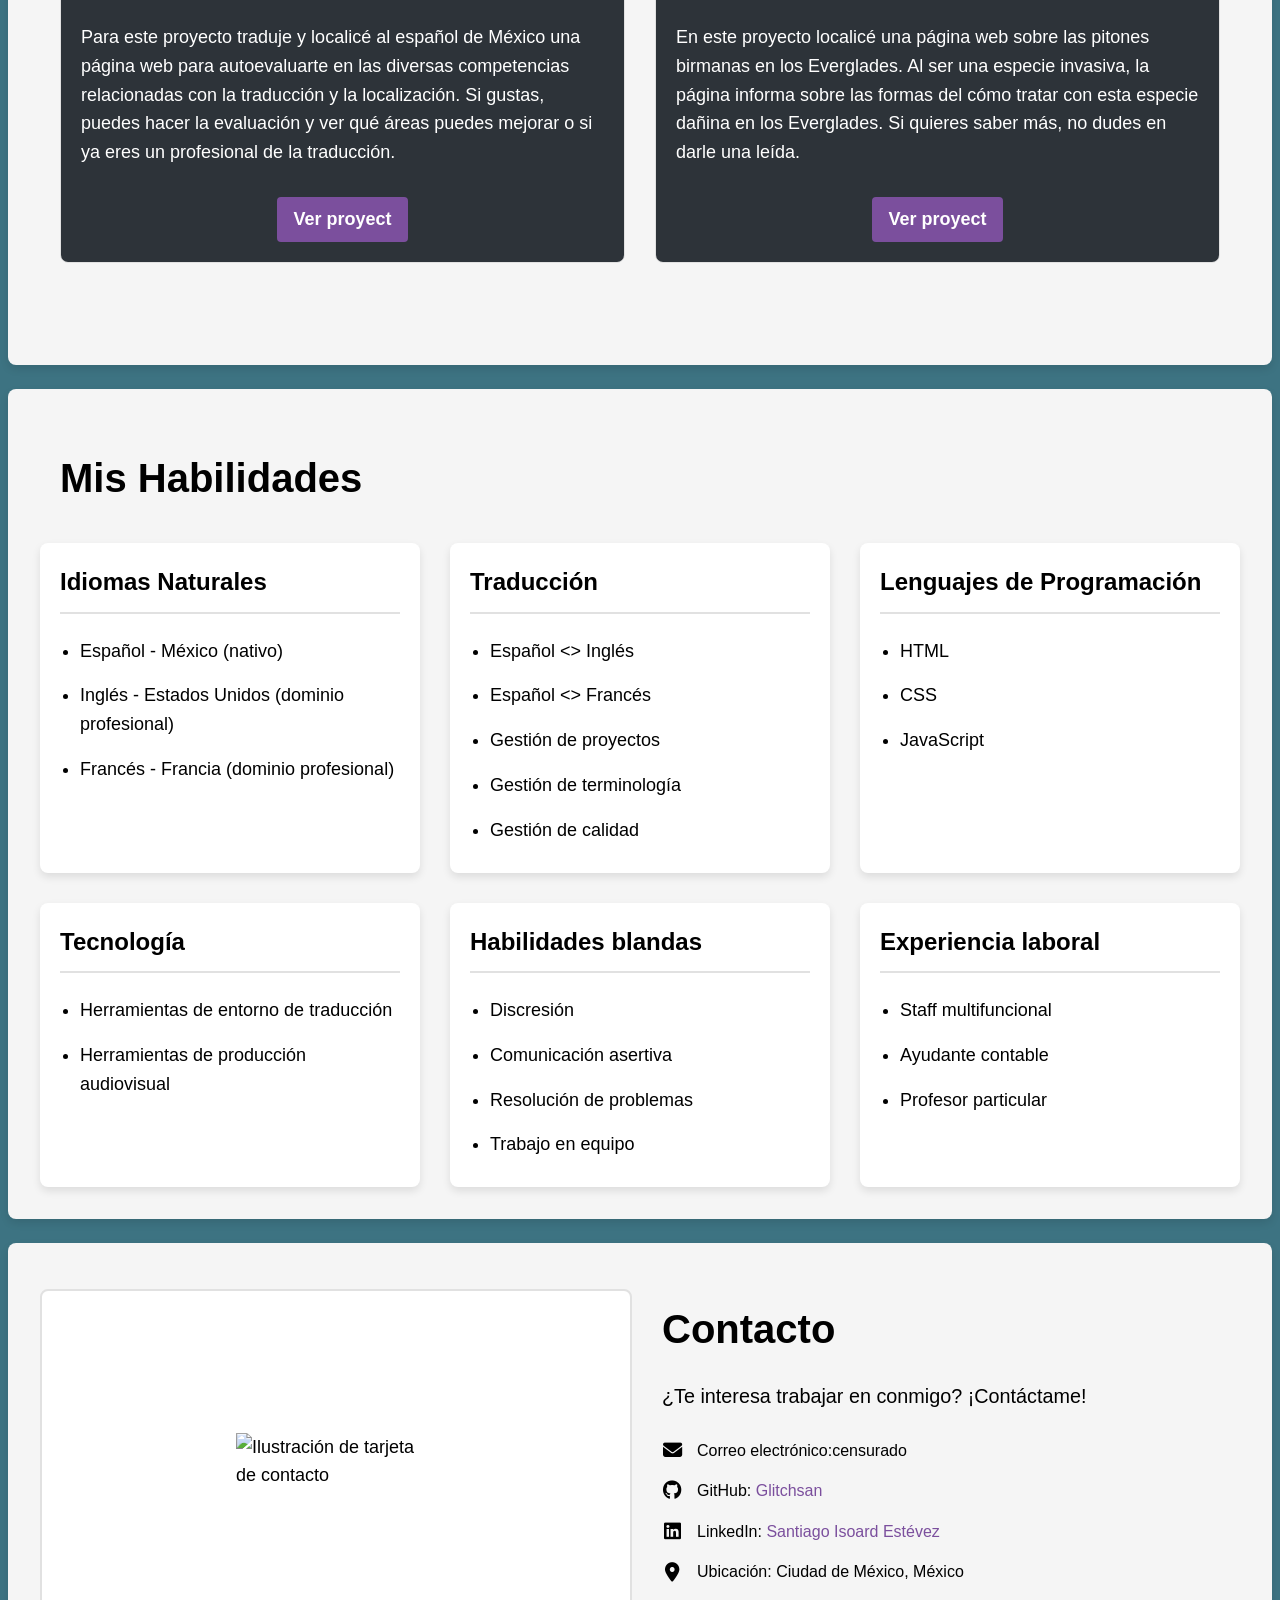
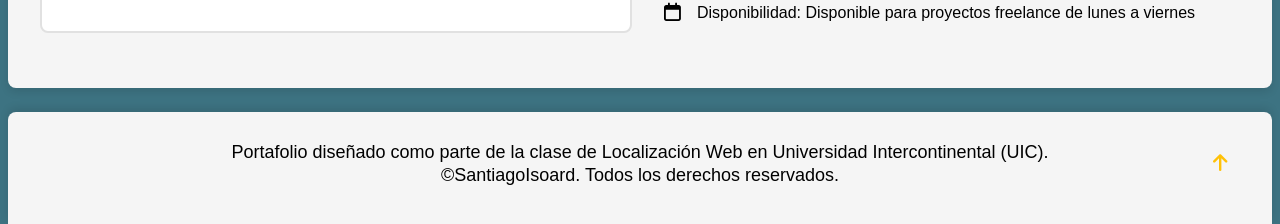
==== commit 1812e5af: "Update inicio.html" ====
--- a/inicio.html
+++ b/inicio.html
@@ -177,8 +177,8 @@
                 <img src="images/contact-card.svg" alt="Ilustración de tarjeta de contacto">
             </div>
             <div class="contact-card-content">
-                <h2>Conectemos</h2>
-                <p class="contact-cta">¿Te interesa trabajar en conmigo? ¡Conectemos!</p>
+                <h2>Contacto</h2>
+                <p class="contact-cta">¿Te interesa trabajar en conmigo? ¡Contáctame!</p>
                 
                 <div class="contact-info">
                     <div class="contact-item">
@@ -223,4 +223,5 @@
     <!-- Reference your external JS file -->
     <script src="interactions.js"></script>
 </body>
-</html>+
+</html>
